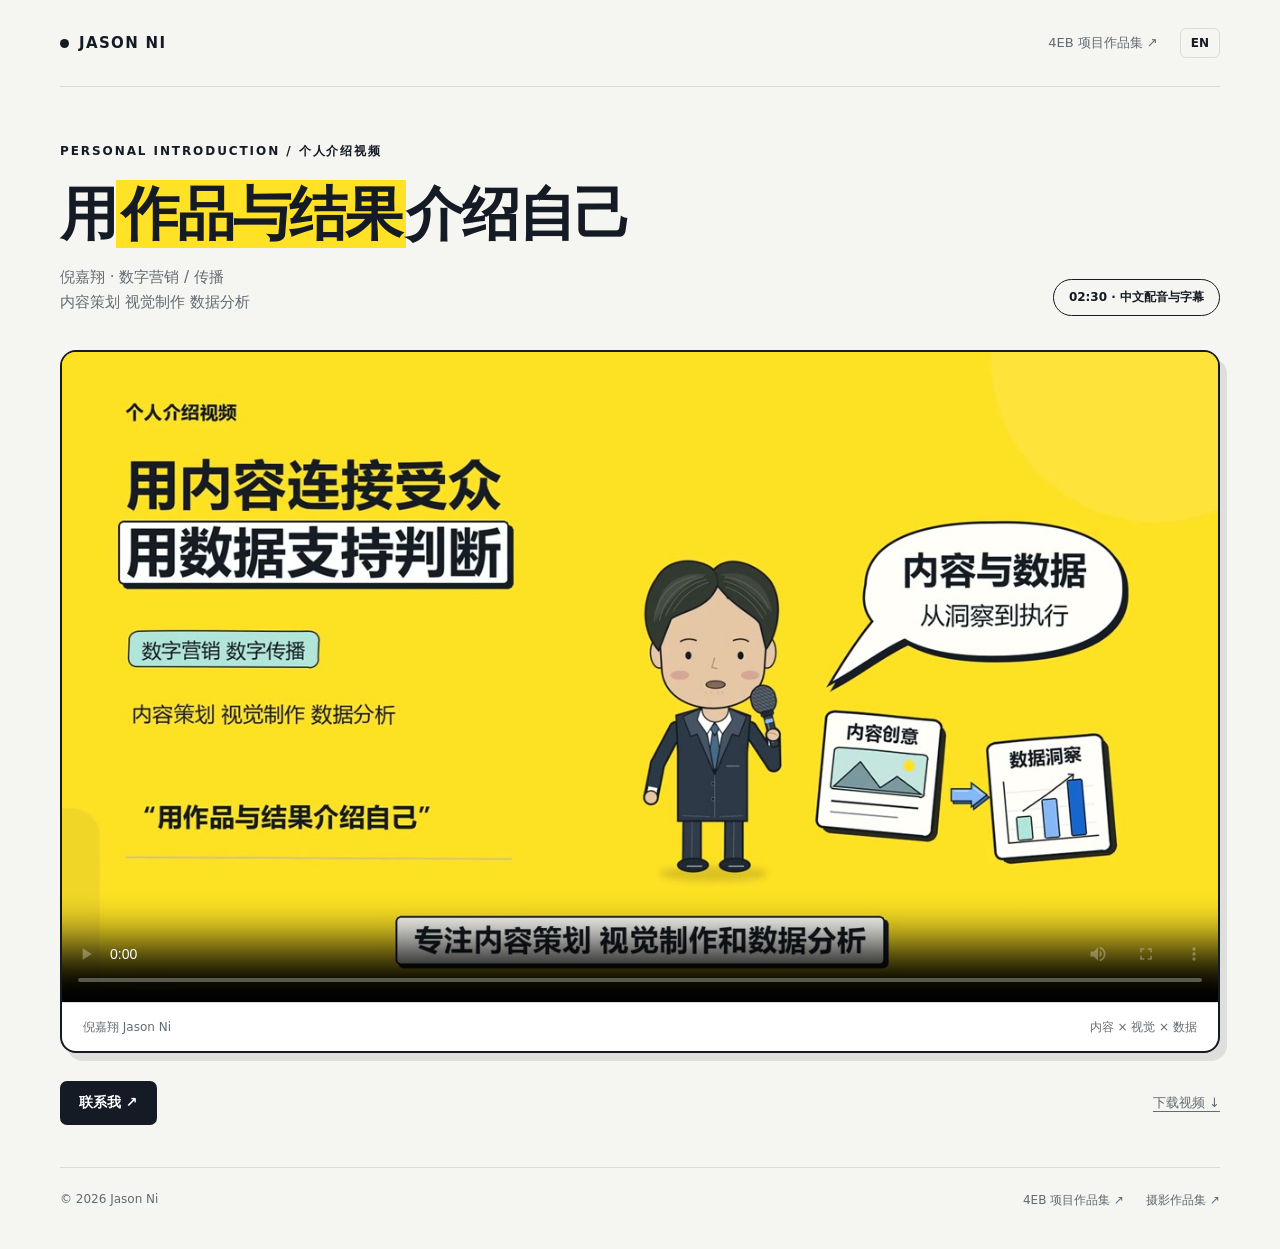
==== intro-video.html @ 58f654ab "Add personal introduction video page and poster" ====
<!doctype html>
<html lang="zh-CN">
<head>
  <meta charset="utf-8">
  <meta name="viewport" content="width=device-width,initial-scale=1">
  <meta name="theme-color" content="#f5f5f1">
  <meta name="description" content="倪嘉翔的个人介绍视频 数字营销与传播 内容策划 视觉制作与数据分析">
  <title>个人介绍视频 · 倪嘉翔 Jason Ni</title>
  <style>
    :root{color-scheme:light;--ink:#151b24;--paper:#f5f5f1;--line:#d9dcd8;--yellow:#ffe126;--muted:#616b72}
    *{box-sizing:border-box}html{scroll-behavior:smooth}body{margin:0;background:var(--paper);color:var(--ink);font-family:Inter,"PingFang SC","Microsoft YaHei",system-ui,sans-serif;-webkit-font-smoothing:antialiased}
    a{color:inherit;text-decoration:none}a:focus-visible,video:focus-visible{outline:3px solid #276bc2;outline-offset:6px}
    .wrap{width:min(1160px,calc(100% - 64px));margin:auto}.header{display:flex;align-items:center;justify-content:space-between;gap:20px;padding:26px 0;border-bottom:1px solid var(--line)}
    .brand{font-weight:800;letter-spacing:.09em;font-size:15px}.brand span{display:inline-block;width:9px;height:9px;background:var(--ink);border-radius:50%;margin-right:10px}.header-actions{display:flex;align-items:center;gap:22px}.language{font:inherit;font-size:12px;font-weight:700;color:var(--ink);background:transparent;border:1px solid var(--line);border-radius:6px;padding:7px 10px;cursor:pointer}.language:focus-visible{outline:3px solid #276bc2;outline-offset:4px}.back{font-size:13px;color:var(--muted);padding:8px 0}.back:hover{color:var(--ink)}
    main{padding-top:56px}.eyebrow{font-size:12px;font-weight:750;letter-spacing:.16em;margin:0 0 20px}.heading{display:flex;align-items:flex-end;justify-content:space-between;gap:24px;margin-bottom:34px}
    h1{font-size:clamp(31px,4.6vw,58px);line-height:1.2;letter-spacing:-.035em;margin:0;font-weight:850}h1 mark{background:var(--yellow);color:inherit;padding:0 .09em;box-decoration-break:clone;-webkit-box-decoration-break:clone}
    .intro{margin:15px 0 0;font-size:15px;color:var(--muted);line-height:1.7}.duration{flex-shrink:0;font-size:12px;font-weight:750;border:1px solid var(--ink);border-radius:100px;padding:9px 15px;white-space:nowrap}
    .player{background:var(--ink);border:2px solid var(--ink);border-radius:16px;overflow:hidden;box-shadow:7px 8px 0 rgba(21,27,36,.10)}
    video{display:block;width:100%;height:auto;aspect-ratio:16/9;background:var(--yellow);object-fit:contain}.player-note{margin:0;padding:15px 21px;background:#fff;color:var(--muted);font-size:12px;line-height:1.5;border-top:1px solid var(--line);display:flex;justify-content:space-between;gap:15px}
    .error{background:#fff6da;margin:0;padding:16px 22px;font-size:14px}.error a{text-decoration:underline}.actions{display:flex;align-items:center;justify-content:space-between;gap:24px;padding:28px 0 42px}
    .contact{display:inline-flex;align-items:center;justify-content:center;gap:18px;background:var(--ink);color:#fff;border-radius:7px;padding:13px 19px;font-size:14px;font-weight:700}.contact:hover{background:#303b49}.download{font-size:13px;text-decoration:underline;text-underline-offset:4px;color:var(--muted)}
    .footer{border-top:1px solid var(--line);padding:24px 0 40px;display:flex;justify-content:space-between;gap:20px;font-size:12px;color:var(--muted)}.footer-links{display:flex;gap:22px}.footer-links a:hover{text-decoration:underline}
    @media(max-width:640px){.wrap{width:calc(100% - 32px)}.header{padding:19px 0}.brand{font-size:13px}.back{font-size:12px}main{padding-top:34px}.eyebrow{font-size:10px;margin-bottom:15px}.heading{display:block;margin-bottom:25px}.intro{font-size:13px;margin-top:12px}.duration{display:inline-block;margin-top:19px;padding:6px 11px;font-size:11px}.player{border-radius:10px;box-shadow:4px 5px 0 rgba(21,27,36,.1)}.player-note{font-size:10px;padding:11px 12px;gap:8px}.actions{padding:24px 0 30px}.contact{font-size:13px;padding:12px 15px}.download{font-size:12px}.footer{flex-direction:column;gap:17px;padding-top:20px}.footer-links{gap:20px}}
    @media(prefers-reduced-motion:reduce){html{scroll-behavior:auto}}
  </style>
</head>
<body>
  <div class="wrap">
    <header class="header">
      <a class="brand" href="./" aria-label="返回 Jason Ni 的 4EB 项目作品集"><span aria-hidden="true"></span>JASON NI</a>
      <div class="header-actions"><a class="back" href="./" data-zh="4EB 项目作品集 ↗" data-en="4EB project portfolio ↗">4EB 项目作品集 ↗</a><button class="language" id="language-toggle" type="button" aria-label="Switch to English">EN</button></div>
    </header>
    <main>
      <p class="eyebrow">PERSONAL INTRODUCTION / 个人介绍视频</p>
      <div class="heading">
        <div><h1 data-zh="用<mark>作品与结果</mark>介绍自己" data-en="Let my <mark>work and results</mark> introduce me">用<mark>作品与结果</mark>介绍自己</h1><p class="intro" id="video-summary" data-zh="倪嘉翔 · 数字营销 / 传播<br>内容策划 视觉制作 数据分析" data-en="Jason Ni · Digital marketing / communication<br>Content planning · Visual production · Data analysis">倪嘉翔 · 数字营销 / 传播<br>内容策划 视觉制作 数据分析</p></div>
        <span class="duration" data-zh="02:30 · 中文配音与字幕" data-en="02:30 · Chinese voice &amp; captions">02:30 · 中文配音与字幕</span>
      </div>
      <div class="player">
        <video id="intro-video" controls playsinline preload="metadata" width="1920" height="1080" poster="assets/jason-ni-introduction-poster.jpg" aria-label="倪嘉翔的个人介绍视频" aria-describedby="video-summary">
          <source src="assets/jason-ni-introduction-v43.mp4" type="video/mp4">
          你的浏览器暂不支持内嵌视频 <a href="assets/jason-ni-introduction-v43.mp4">点击打开视频</a>
        </video>
        <p class="error" id="video-error" role="status" hidden>视频暂时无法加载 <a href="assets/jason-ni-introduction-v43.mp4">直接打开视频文件 ↗</a></p>
        <div class="player-note"><span>倪嘉翔 Jason Ni</span><span data-zh="内容 × 视觉 × 数据" data-en="CONTENT × VISUAL × DATA">内容 × 视觉 × 数据</span></div>
      </div>
      <div class="actions"><a class="contact" href="mailto:jason_nijiaxiang@163.com" data-zh="联系我 ↗" data-en="Get in touch ↗">联系我 ↗</a><a class="download" href="assets/jason-ni-introduction-v43.mp4" download="倪嘉翔_个人介绍视频.mp4" data-zh="下载视频 ↓" data-en="Download video ↓">下载视频 ↓</a></div>
    </main>
    <footer class="footer"><span>© 2026 Jason Ni</span><nav class="footer-links" aria-label="其他作品"><a href="./" data-zh="4EB 项目作品集 ↗" data-en="4EB project portfolio ↗">4EB 项目作品集 ↗</a><a href="https://jasonni-design.github.io/photography-portfolio/" data-zh="摄影作品集 ↗" data-en="Photography portfolio ↗">摄影作品集 ↗</a></nav></footer>
  </div>
  <script>
    document.getElementById('intro-video').addEventListener('error',function(){document.getElementById('video-error').hidden=false});
    const languageButton=document.getElementById('language-toggle');
    languageButton.addEventListener('click',function(){const language=document.documentElement.lang==='en'?'zh':'en';document.documentElement.lang=language==='zh'?'zh-CN':'en';document.querySelectorAll('[data-zh][data-en]').forEach(element=>element.innerHTML=element.getAttribute('data-'+language));languageButton.textContent=language==='zh'?'EN':'中文';languageButton.setAttribute('aria-label',language==='zh'?'Switch to English':'切换到中文')});
  </script>
</body>
</html>
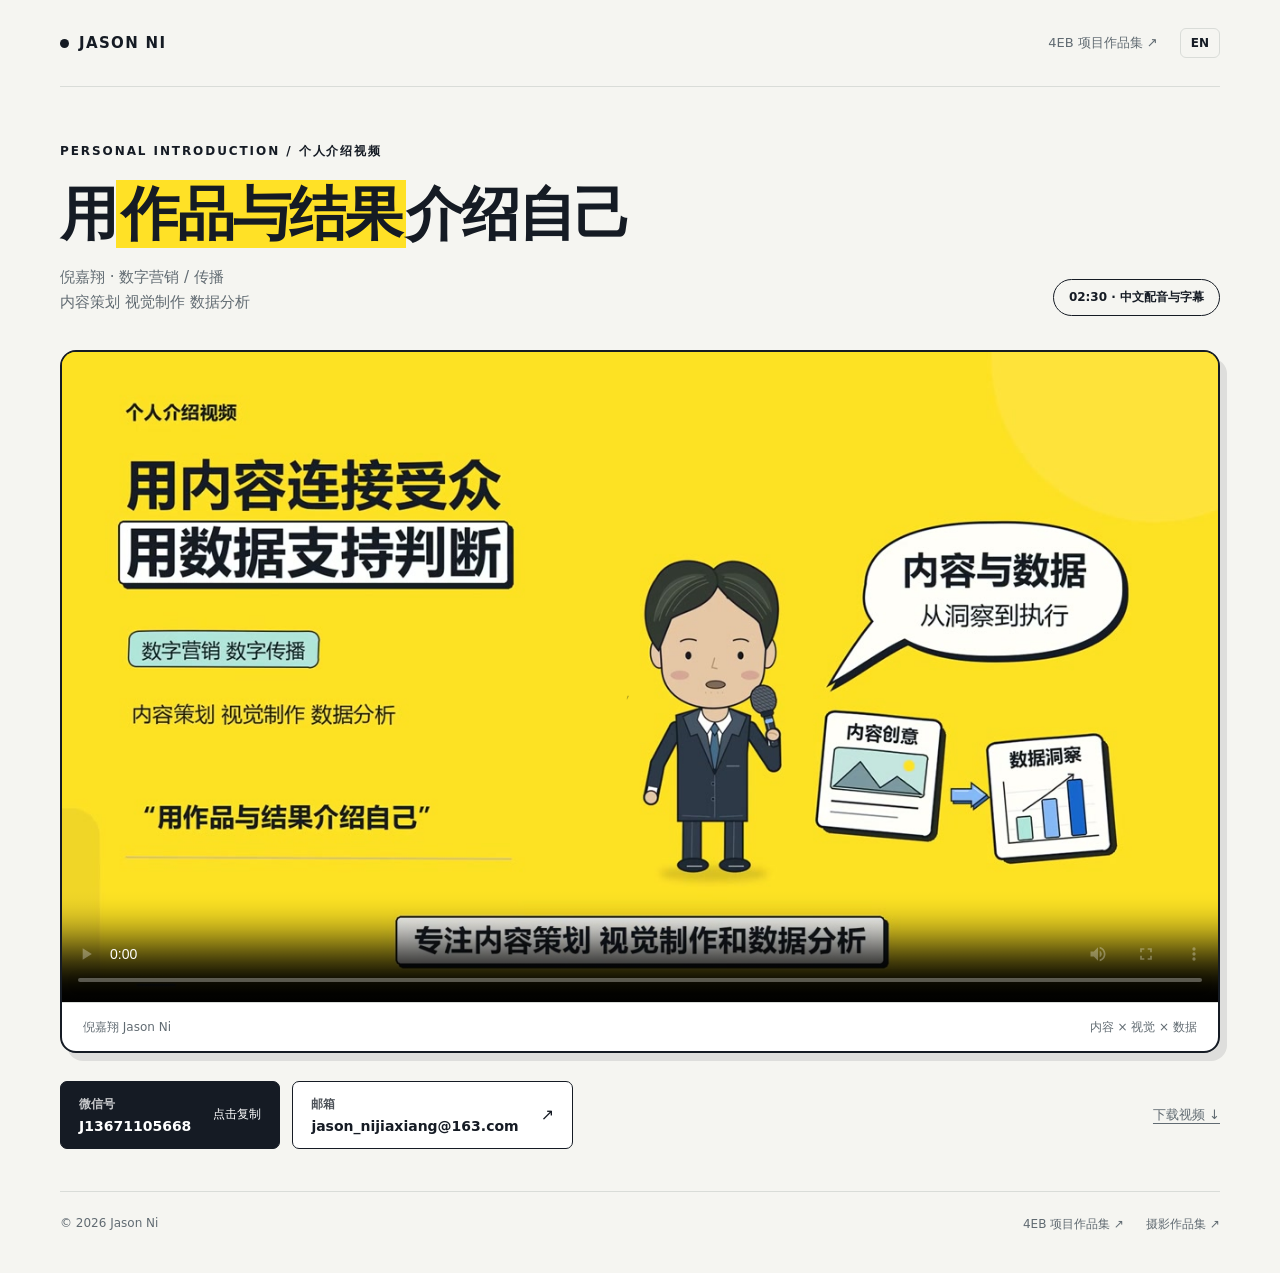
==== commit c9dd2e30: "Add WeChat copy and email links to video contact section" ====
--- a/intro-video.html
+++ b/intro-video.html
@@ -9,7 +9,7 @@
   <style>
     :root{color-scheme:light;--ink:#151b24;--paper:#f5f5f1;--line:#d9dcd8;--yellow:#ffe126;--muted:#616b72}
     *{box-sizing:border-box}html{scroll-behavior:smooth}body{margin:0;background:var(--paper);color:var(--ink);font-family:Inter,"PingFang SC","Microsoft YaHei",system-ui,sans-serif;-webkit-font-smoothing:antialiased}
-    a{color:inherit;text-decoration:none}a:focus-visible,video:focus-visible{outline:3px solid #276bc2;outline-offset:6px}
+    a{color:inherit;text-decoration:none}a:focus-visible,button:focus-visible,video:focus-visible{outline:3px solid #276bc2;outline-offset:6px}
     .wrap{width:min(1160px,calc(100% - 64px));margin:auto}.header{display:flex;align-items:center;justify-content:space-between;gap:20px;padding:26px 0;border-bottom:1px solid var(--line)}
     .brand{font-weight:800;letter-spacing:.09em;font-size:15px}.brand span{display:inline-block;width:9px;height:9px;background:var(--ink);border-radius:50%;margin-right:10px}.header-actions{display:flex;align-items:center;gap:22px}.language{font:inherit;font-size:12px;font-weight:700;color:var(--ink);background:transparent;border:1px solid var(--line);border-radius:6px;padding:7px 10px;cursor:pointer}.language:focus-visible{outline:3px solid #276bc2;outline-offset:4px}.back{font-size:13px;color:var(--muted);padding:8px 0}.back:hover{color:var(--ink)}
     main{padding-top:56px}.eyebrow{font-size:12px;font-weight:750;letter-spacing:.16em;margin:0 0 20px}.heading{display:flex;align-items:flex-end;justify-content:space-between;gap:24px;margin-bottom:34px}
@@ -18,9 +18,9 @@
     .player{background:var(--ink);border:2px solid var(--ink);border-radius:16px;overflow:hidden;box-shadow:7px 8px 0 rgba(21,27,36,.10)}
     video{display:block;width:100%;height:auto;aspect-ratio:16/9;background:var(--yellow);object-fit:contain}.player-note{margin:0;padding:15px 21px;background:#fff;color:var(--muted);font-size:12px;line-height:1.5;border-top:1px solid var(--line);display:flex;justify-content:space-between;gap:15px}
     .error{background:#fff6da;margin:0;padding:16px 22px;font-size:14px}.error a{text-decoration:underline}.actions{display:flex;align-items:center;justify-content:space-between;gap:24px;padding:28px 0 42px}
-    .contact{display:inline-flex;align-items:center;justify-content:center;gap:18px;background:var(--ink);color:#fff;border-radius:7px;padding:13px 19px;font-size:14px;font-weight:700}.contact:hover{background:#303b49}.download{font-size:13px;text-decoration:underline;text-underline-offset:4px;color:var(--muted)}
+    .contact-links{display:flex;flex-wrap:wrap;gap:12px;min-width:0}.contact{display:inline-flex;align-items:center;justify-content:space-between;gap:22px;background:var(--ink);color:#fff;border:1px solid var(--ink);border-radius:7px;padding:14px 18px;font:inherit;text-align:left;cursor:pointer;min-width:220px}.contact:hover{background:#303b49}.contact-text{display:flex;flex-direction:column;gap:5px;min-width:0}.contact-label{font-size:12px;font-weight:600;opacity:.76}.contact-value{font-size:14px;font-weight:700;overflow-wrap:anywhere}.copy-hint{font-size:12px;white-space:nowrap}.contact-email{background:#fff;color:var(--ink)}.contact-email:hover{background:#eeeeda}.download{font-size:13px;text-decoration:underline;text-underline-offset:4px;color:var(--muted);white-space:nowrap}.contact-status{flex-basis:100%;margin:0;font-size:12px;color:var(--muted)}.contact-status:empty{display:none}
     .footer{border-top:1px solid var(--line);padding:24px 0 40px;display:flex;justify-content:space-between;gap:20px;font-size:12px;color:var(--muted)}.footer-links{display:flex;gap:22px}.footer-links a:hover{text-decoration:underline}
-    @media(max-width:640px){.wrap{width:calc(100% - 32px)}.header{padding:19px 0}.brand{font-size:13px}.back{font-size:12px}main{padding-top:34px}.eyebrow{font-size:10px;margin-bottom:15px}.heading{display:block;margin-bottom:25px}.intro{font-size:13px;margin-top:12px}.duration{display:inline-block;margin-top:19px;padding:6px 11px;font-size:11px}.player{border-radius:10px;box-shadow:4px 5px 0 rgba(21,27,36,.1)}.player-note{font-size:10px;padding:11px 12px;gap:8px}.actions{padding:24px 0 30px}.contact{font-size:13px;padding:12px 15px}.download{font-size:12px}.footer{flex-direction:column;gap:17px;padding-top:20px}.footer-links{gap:20px}}
+    @media(max-width:640px){.wrap{width:calc(100% - 32px)}.header{padding:19px 0}.brand{font-size:13px}.back{font-size:12px}main{padding-top:34px}.eyebrow{font-size:10px;margin-bottom:15px}.heading{display:block;margin-bottom:25px}.intro{font-size:13px;margin-top:12px}.duration{display:inline-block;margin-top:19px;padding:6px 11px;font-size:11px}.player{border-radius:10px;box-shadow:4px 5px 0 rgba(21,27,36,.1)}.player-note{font-size:10px;padding:11px 12px;gap:8px}.actions{padding:24px 0 30px;flex-wrap:wrap;gap:18px}.contact-links{width:100%;flex-direction:column}.contact{width:100%;min-width:0;padding:13px 15px}.contact-value{font-size:14px}.download{font-size:12px}.footer{flex-direction:column;gap:17px;padding-top:20px}.footer-links{gap:20px}}
     @media(prefers-reduced-motion:reduce){html{scroll-behavior:auto}}
   </style>
 </head>
@@ -44,14 +44,38 @@
         <p class="error" id="video-error" role="status" hidden>视频暂时无法加载 <a href="assets/jason-ni-introduction-v43.mp4">直接打开视频文件 ↗</a></p>
         <div class="player-note"><span>倪嘉翔 Jason Ni</span><span data-zh="内容 × 视觉 × 数据" data-en="CONTENT × VISUAL × DATA">内容 × 视觉 × 数据</span></div>
       </div>
-      <div class="actions"><a class="contact" href="mailto:jason_nijiaxiang@163.com" data-zh="联系我 ↗" data-en="Get in touch ↗">联系我 ↗</a><a class="download" href="assets/jason-ni-introduction-v43.mp4" download="倪嘉翔_个人介绍视频.mp4" data-zh="下载视频 ↓" data-en="Download video ↓">下载视频 ↓</a></div>
+      <div class="actions"><div class="contact-links">
+        <button class="contact" id="wechat-copy" type="button" aria-label="复制微信号 J13671105668"><span class="contact-text"><span class="contact-label" data-zh="微信号" data-en="WeChat ID">微信号</span><span class="contact-value" id="wechat-id">J13671105668</span></span><span class="copy-hint" id="wechat-copy-label" data-zh="点击复制" data-en="Copy ID">点击复制</span></button>
+        <a class="contact contact-email" href="mailto:jason_nijiaxiang@163.com"><span class="contact-text"><span class="contact-label" data-zh="邮箱" data-en="Email">邮箱</span><span class="contact-value">jason_nijiaxiang@163.com</span></span><span aria-hidden="true">↗</span></a>
+        <p class="contact-status" id="contact-status" role="status" aria-live="polite"></p>
+      </div><a class="download" href="assets/jason-ni-introduction-v43.mp4" download="倪嘉翔_个人介绍视频.mp4" data-zh="下载视频 ↓" data-en="Download video ↓">下载视频 ↓</a></div>
     </main>
     <footer class="footer"><span>© 2026 Jason Ni</span><nav class="footer-links" aria-label="其他作品"><a href="./" data-zh="4EB 项目作品集 ↗" data-en="4EB project portfolio ↗">4EB 项目作品集 ↗</a><a href="https://jasonni-design.github.io/photography-portfolio/" data-zh="摄影作品集 ↗" data-en="Photography portfolio ↗">摄影作品集 ↗</a></nav></footer>
   </div>
   <script>
     document.getElementById('intro-video').addEventListener('error',function(){document.getElementById('video-error').hidden=false});
+    const wechatButton=document.getElementById('wechat-copy');
+    const copyLabel=document.getElementById('wechat-copy-label');
+    const contactStatus=document.getElementById('contact-status');
+    let copyReset;
+    wechatButton.addEventListener('click',async function(){
+      const english=document.documentElement.lang==='en';
+      clearTimeout(copyReset);
+      try{
+        await navigator.clipboard.writeText(document.getElementById('wechat-id').textContent);
+        copyLabel.textContent=english?'Copied ✓':'已复制 ✓';
+        contactStatus.textContent=english?'WeChat ID copied Open WeChat to add a contact':'微信号已复制 打开微信搜索即可添加';
+      }catch(error){
+        const selection=window.getSelection();
+        const range=document.createRange();
+        range.selectNodeContents(document.getElementById('wechat-id'));
+        selection.removeAllRanges();selection.addRange(range);
+        contactStatus.textContent=english?'Select and copy the WeChat ID shown above':'请长按或选中上方微信号复制';
+      }
+      copyReset=setTimeout(function(){copyLabel.textContent=document.documentElement.lang==='en'?'Copy ID':'点击复制';contactStatus.textContent=''},5000);
+    });
     const languageButton=document.getElementById('language-toggle');
-    languageButton.addEventListener('click',function(){const language=document.documentElement.lang==='en'?'zh':'en';document.documentElement.lang=language==='zh'?'zh-CN':'en';document.querySelectorAll('[data-zh][data-en]').forEach(element=>element.innerHTML=element.getAttribute('data-'+language));languageButton.textContent=language==='zh'?'EN':'中文';languageButton.setAttribute('aria-label',language==='zh'?'Switch to English':'切换到中文')});
+    languageButton.addEventListener('click',function(){const language=document.documentElement.lang==='en'?'zh':'en';document.documentElement.lang=language==='zh'?'zh-CN':'en';clearTimeout(copyReset);contactStatus.textContent='';wechatButton.setAttribute('aria-label',language==='zh'?'复制微信号 J13671105668':'Copy WeChat ID J13671105668');document.querySelectorAll('[data-zh][data-en]').forEach(element=>element.innerHTML=element.getAttribute('data-'+language));languageButton.textContent=language==='zh'?'EN':'中文';languageButton.setAttribute('aria-label',language==='zh'?'Switch to English':'切换到中文')});
   </script>
 </body>
 </html>
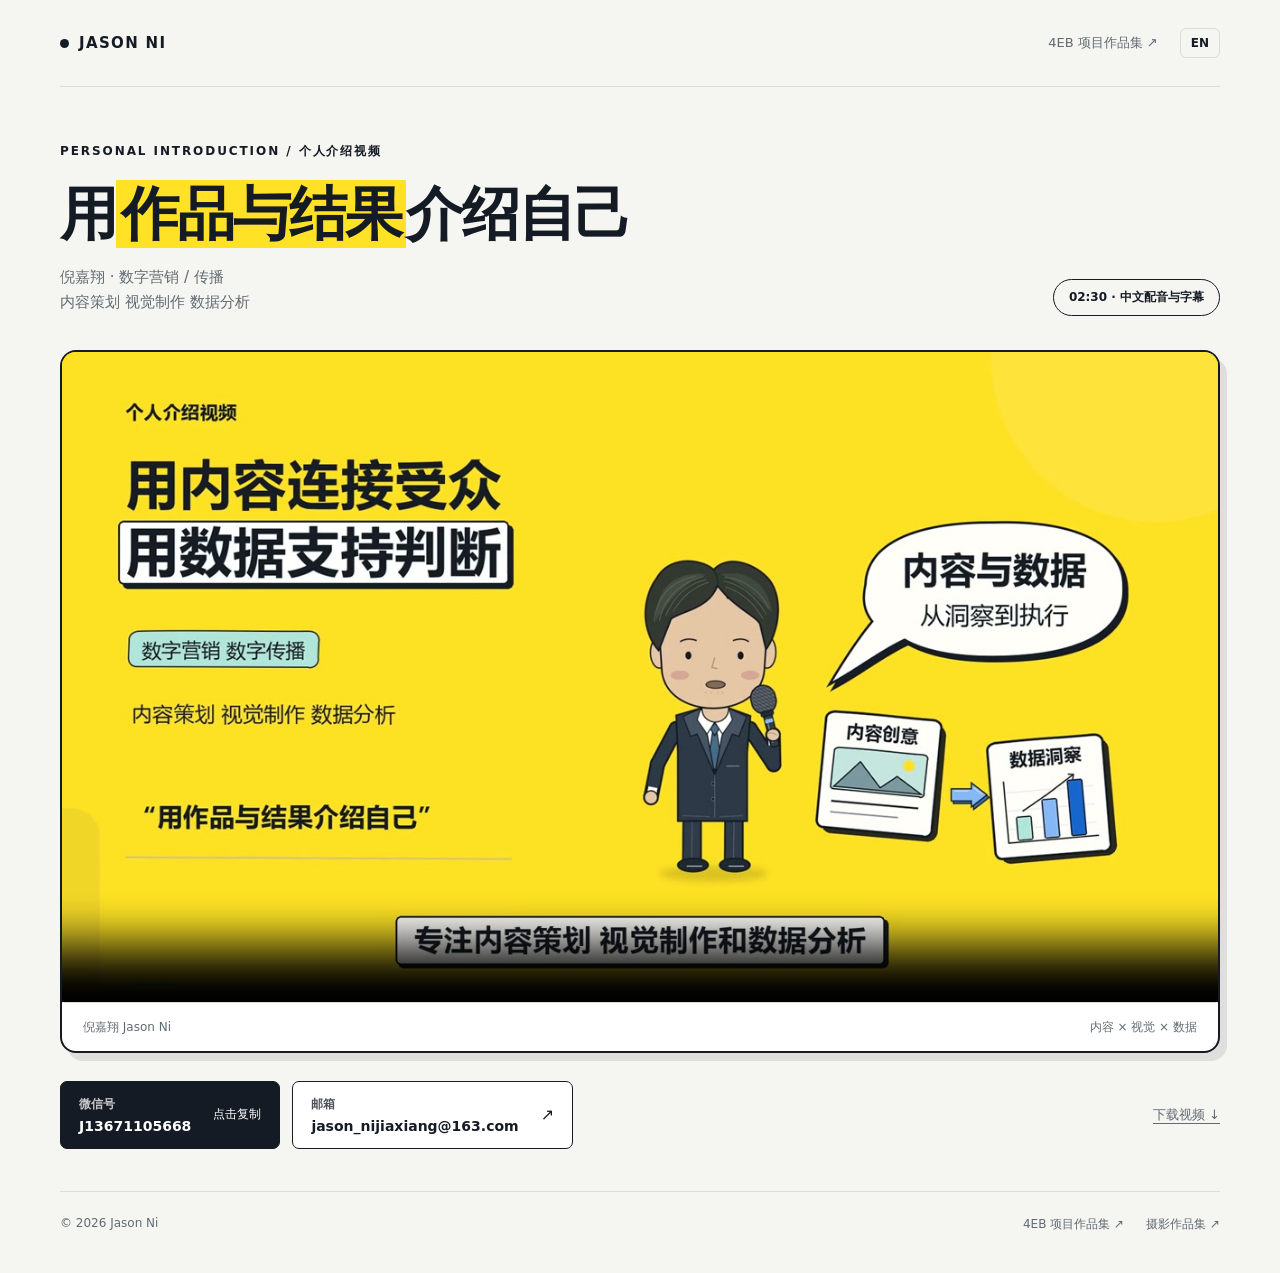
==== commit 10146435: "Replace introduction narration and synchronize captions and scene timing" ====
--- a/intro-video.html
+++ b/intro-video.html
@@ -38,17 +38,17 @@
       </div>
       <div class="player">
         <video id="intro-video" controls playsinline preload="metadata" width="1920" height="1080" poster="assets/jason-ni-introduction-poster.jpg" aria-label="倪嘉翔的个人介绍视频" aria-describedby="video-summary">
-          <source src="assets/jason-ni-introduction-v43.mp4" type="video/mp4">
-          你的浏览器暂不支持内嵌视频 <a href="assets/jason-ni-introduction-v43.mp4">点击打开视频</a>
+          <source src="assets/jason-ni-introduction-v44.mp4" type="video/mp4">
+          你的浏览器暂不支持内嵌视频 <a href="assets/jason-ni-introduction-v44.mp4">点击打开视频</a>
         </video>
-        <p class="error" id="video-error" role="status" hidden>视频暂时无法加载 <a href="assets/jason-ni-introduction-v43.mp4">直接打开视频文件 ↗</a></p>
+        <p class="error" id="video-error" role="status" hidden>视频暂时无法加载 <a href="assets/jason-ni-introduction-v44.mp4">直接打开视频文件 ↗</a></p>
         <div class="player-note"><span>倪嘉翔 Jason Ni</span><span data-zh="内容 × 视觉 × 数据" data-en="CONTENT × VISUAL × DATA">内容 × 视觉 × 数据</span></div>
       </div>
       <div class="actions"><div class="contact-links">
         <button class="contact" id="wechat-copy" type="button" aria-label="复制微信号 J13671105668"><span class="contact-text"><span class="contact-label" data-zh="微信号" data-en="WeChat ID">微信号</span><span class="contact-value" id="wechat-id">J13671105668</span></span><span class="copy-hint" id="wechat-copy-label" data-zh="点击复制" data-en="Copy ID">点击复制</span></button>
         <a class="contact contact-email" href="mailto:jason_nijiaxiang@163.com"><span class="contact-text"><span class="contact-label" data-zh="邮箱" data-en="Email">邮箱</span><span class="contact-value">jason_nijiaxiang@163.com</span></span><span aria-hidden="true">↗</span></a>
         <p class="contact-status" id="contact-status" role="status" aria-live="polite"></p>
-      </div><a class="download" href="assets/jason-ni-introduction-v43.mp4" download="倪嘉翔_个人介绍视频.mp4" data-zh="下载视频 ↓" data-en="Download video ↓">下载视频 ↓</a></div>
+      </div><a class="download" href="assets/jason-ni-introduction-v44.mp4" download="倪嘉翔_个人介绍视频.mp4" data-zh="下载视频 ↓" data-en="Download video ↓">下载视频 ↓</a></div>
     </main>
     <footer class="footer"><span>© 2026 Jason Ni</span><nav class="footer-links" aria-label="其他作品"><a href="./" data-zh="4EB 项目作品集 ↗" data-en="4EB project portfolio ↗">4EB 项目作品集 ↗</a><a href="https://jasonni-design.github.io/photography-portfolio/" data-zh="摄影作品集 ↗" data-en="Photography portfolio ↗">摄影作品集 ↗</a></nav></footer>
   </div>
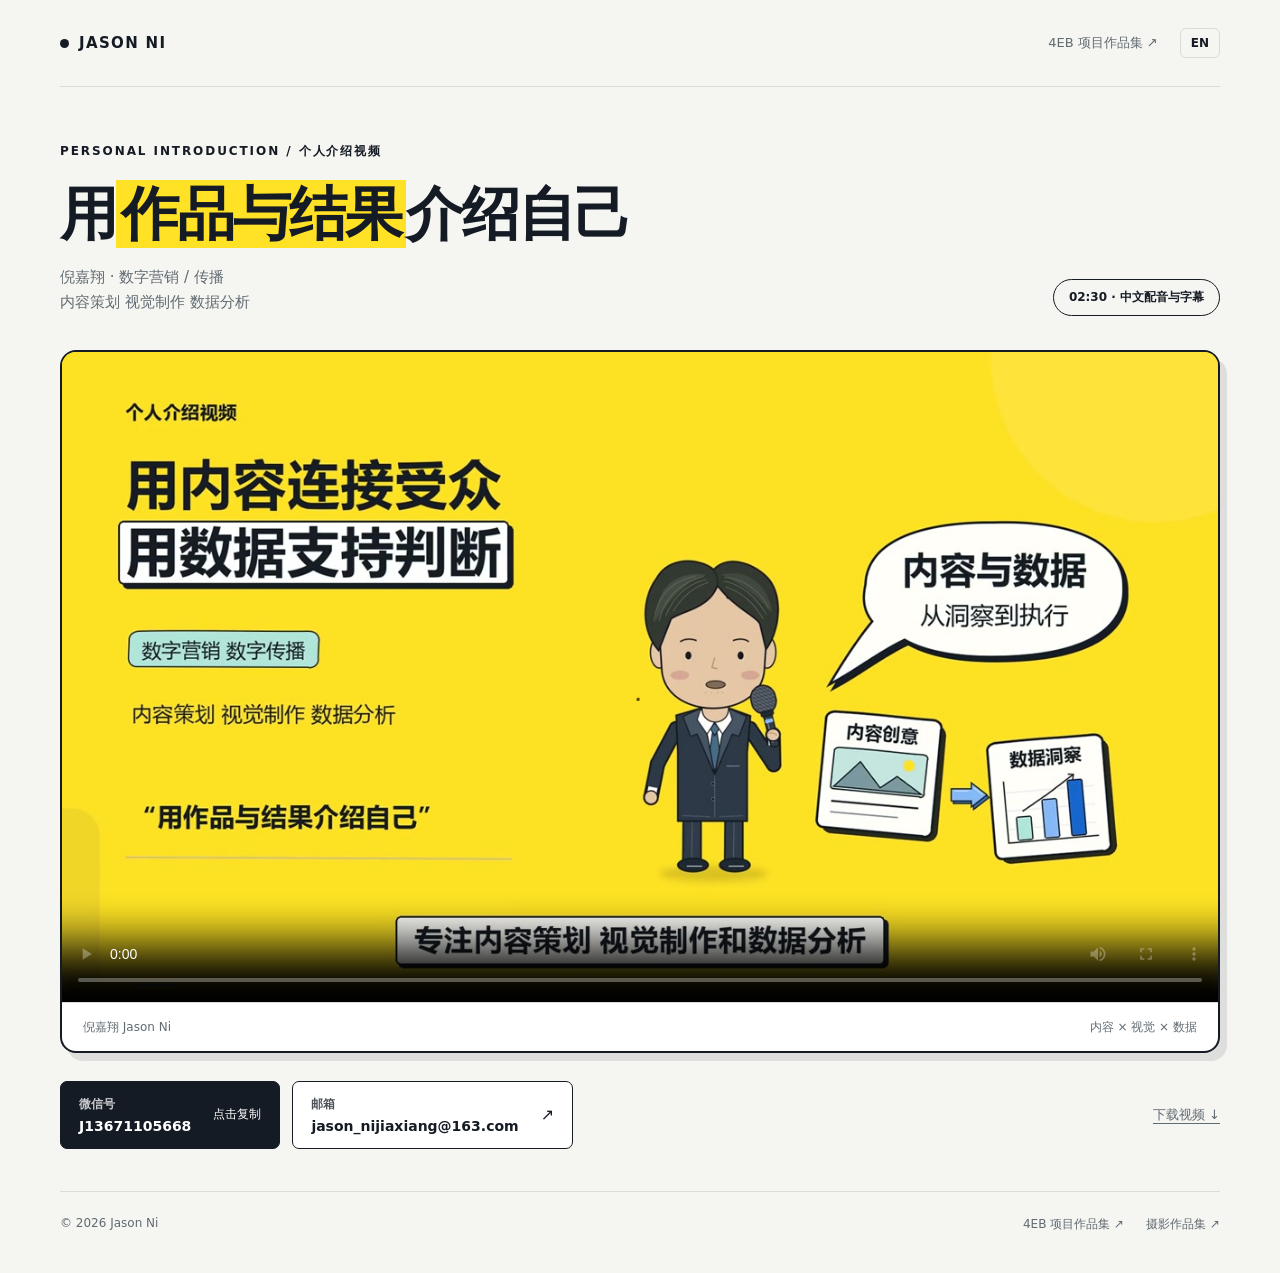
==== commit 6abfcc5c: "Restore caption keyword highlights while retaining the updated voiceover" ====
--- a/intro-video.html
+++ b/intro-video.html
@@ -38,17 +38,17 @@
       </div>
       <div class="player">
         <video id="intro-video" controls playsinline preload="metadata" width="1920" height="1080" poster="assets/jason-ni-introduction-poster.jpg" aria-label="倪嘉翔的个人介绍视频" aria-describedby="video-summary">
-          <source src="assets/jason-ni-introduction-v44.mp4" type="video/mp4">
-          你的浏览器暂不支持内嵌视频 <a href="assets/jason-ni-introduction-v44.mp4">点击打开视频</a>
+          <source src="assets/jason-ni-introduction-v45.mp4" type="video/mp4">
+          你的浏览器暂不支持内嵌视频 <a href="assets/jason-ni-introduction-v45.mp4">点击打开视频</a>
         </video>
-        <p class="error" id="video-error" role="status" hidden>视频暂时无法加载 <a href="assets/jason-ni-introduction-v44.mp4">直接打开视频文件 ↗</a></p>
+        <p class="error" id="video-error" role="status" hidden>视频暂时无法加载 <a href="assets/jason-ni-introduction-v45.mp4">直接打开视频文件 ↗</a></p>
         <div class="player-note"><span>倪嘉翔 Jason Ni</span><span data-zh="内容 × 视觉 × 数据" data-en="CONTENT × VISUAL × DATA">内容 × 视觉 × 数据</span></div>
       </div>
       <div class="actions"><div class="contact-links">
         <button class="contact" id="wechat-copy" type="button" aria-label="复制微信号 J13671105668"><span class="contact-text"><span class="contact-label" data-zh="微信号" data-en="WeChat ID">微信号</span><span class="contact-value" id="wechat-id">J13671105668</span></span><span class="copy-hint" id="wechat-copy-label" data-zh="点击复制" data-en="Copy ID">点击复制</span></button>
         <a class="contact contact-email" href="mailto:jason_nijiaxiang@163.com"><span class="contact-text"><span class="contact-label" data-zh="邮箱" data-en="Email">邮箱</span><span class="contact-value">jason_nijiaxiang@163.com</span></span><span aria-hidden="true">↗</span></a>
         <p class="contact-status" id="contact-status" role="status" aria-live="polite"></p>
-      </div><a class="download" href="assets/jason-ni-introduction-v44.mp4" download="倪嘉翔_个人介绍视频.mp4" data-zh="下载视频 ↓" data-en="Download video ↓">下载视频 ↓</a></div>
+      </div><a class="download" href="assets/jason-ni-introduction-v45.mp4" download="倪嘉翔_个人介绍视频.mp4" data-zh="下载视频 ↓" data-en="Download video ↓">下载视频 ↓</a></div>
     </main>
     <footer class="footer"><span>© 2026 Jason Ni</span><nav class="footer-links" aria-label="其他作品"><a href="./" data-zh="4EB 项目作品集 ↗" data-en="4EB project portfolio ↗">4EB 项目作品集 ↗</a><a href="https://jasonni-design.github.io/photography-portfolio/" data-zh="摄影作品集 ↗" data-en="Photography portfolio ↗">摄影作品集 ↗</a></nav></footer>
   </div>
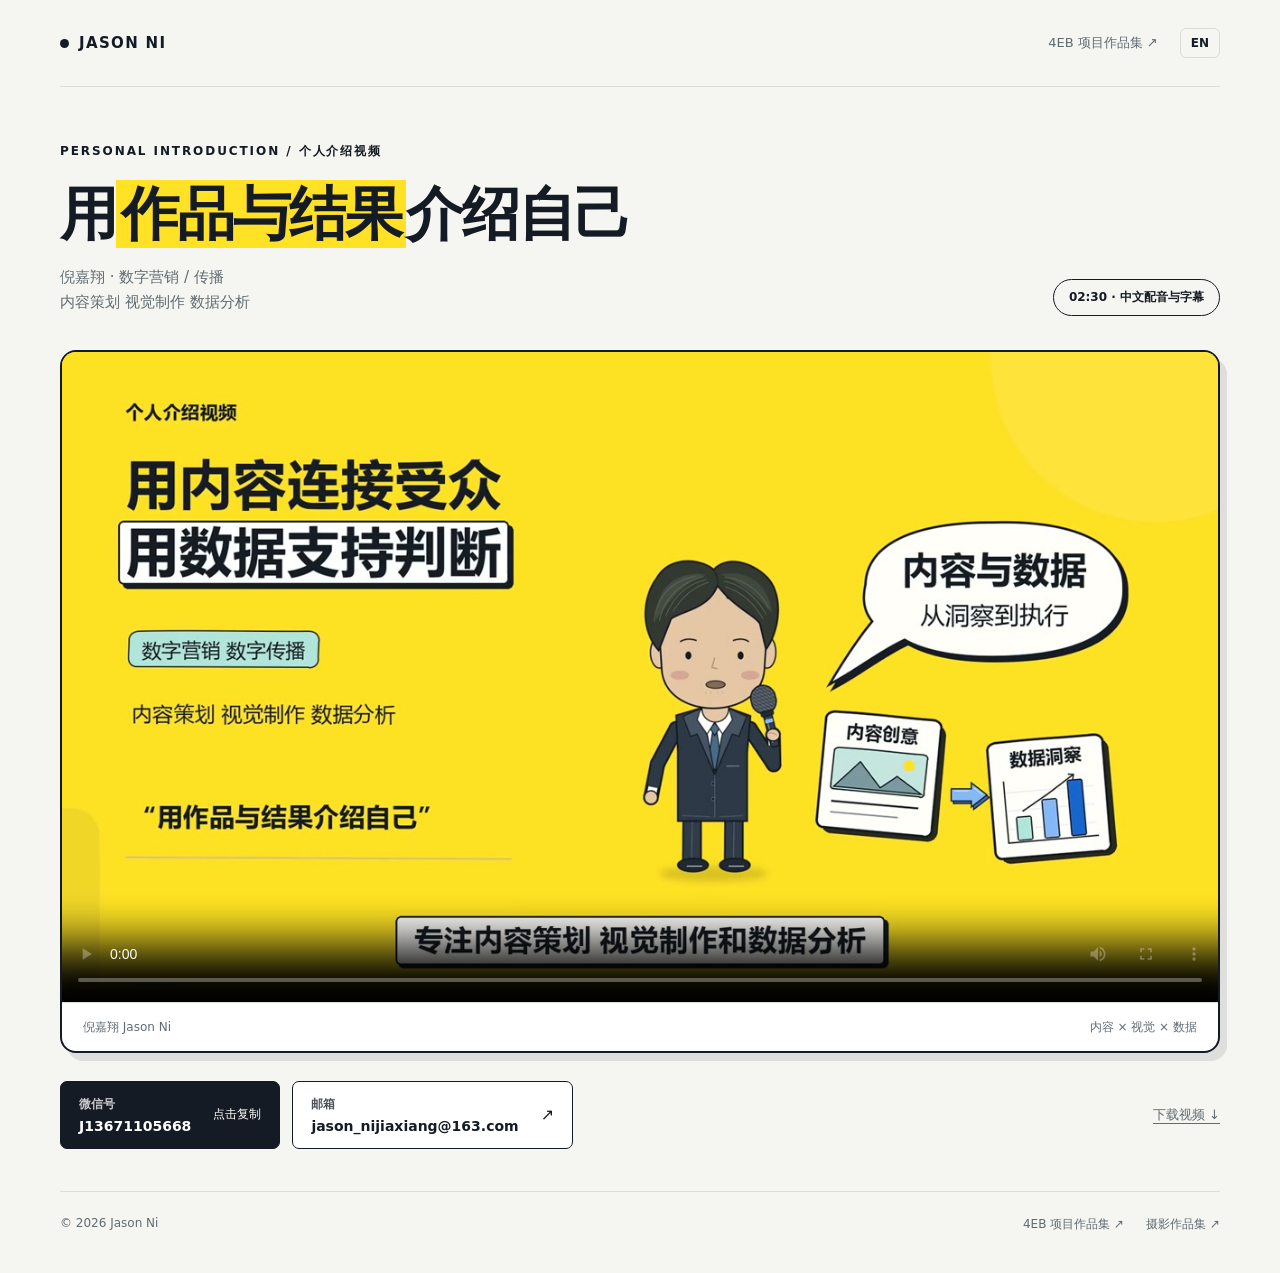
==== commit 80e9150d: "Add a six-second AI film portfolio selection while preserving the 150-second introduction" ====
--- a/intro-video.html
+++ b/intro-video.html
@@ -38,17 +38,17 @@
       </div>
       <div class="player">
         <video id="intro-video" controls playsinline preload="metadata" width="1920" height="1080" poster="assets/jason-ni-introduction-poster.jpg" aria-label="倪嘉翔的个人介绍视频" aria-describedby="video-summary">
-          <source src="assets/jason-ni-introduction-v45.mp4" type="video/mp4">
-          你的浏览器暂不支持内嵌视频 <a href="assets/jason-ni-introduction-v45.mp4">点击打开视频</a>
+          <source src="assets/jason-ni-introduction-v46.mp4" type="video/mp4">
+          你的浏览器暂不支持内嵌视频 <a href="assets/jason-ni-introduction-v46.mp4">点击打开视频</a>
         </video>
-        <p class="error" id="video-error" role="status" hidden>视频暂时无法加载 <a href="assets/jason-ni-introduction-v45.mp4">直接打开视频文件 ↗</a></p>
+        <p class="error" id="video-error" role="status" hidden>视频暂时无法加载 <a href="assets/jason-ni-introduction-v46.mp4">直接打开视频文件 ↗</a></p>
         <div class="player-note"><span>倪嘉翔 Jason Ni</span><span data-zh="内容 × 视觉 × 数据" data-en="CONTENT × VISUAL × DATA">内容 × 视觉 × 数据</span></div>
       </div>
       <div class="actions"><div class="contact-links">
         <button class="contact" id="wechat-copy" type="button" aria-label="复制微信号 J13671105668"><span class="contact-text"><span class="contact-label" data-zh="微信号" data-en="WeChat ID">微信号</span><span class="contact-value" id="wechat-id">J13671105668</span></span><span class="copy-hint" id="wechat-copy-label" data-zh="点击复制" data-en="Copy ID">点击复制</span></button>
         <a class="contact contact-email" href="mailto:jason_nijiaxiang@163.com"><span class="contact-text"><span class="contact-label" data-zh="邮箱" data-en="Email">邮箱</span><span class="contact-value">jason_nijiaxiang@163.com</span></span><span aria-hidden="true">↗</span></a>
         <p class="contact-status" id="contact-status" role="status" aria-live="polite"></p>
-      </div><a class="download" href="assets/jason-ni-introduction-v45.mp4" download="倪嘉翔_个人介绍视频.mp4" data-zh="下载视频 ↓" data-en="Download video ↓">下载视频 ↓</a></div>
+      </div><a class="download" href="assets/jason-ni-introduction-v46.mp4" download="倪嘉翔_个人介绍视频.mp4" data-zh="下载视频 ↓" data-en="Download video ↓">下载视频 ↓</a></div>
     </main>
     <footer class="footer"><span>© 2026 Jason Ni</span><nav class="footer-links" aria-label="其他作品"><a href="./" data-zh="4EB 项目作品集 ↗" data-en="4EB project portfolio ↗">4EB 项目作品集 ↗</a><a href="https://jasonni-design.github.io/photography-portfolio/" data-zh="摄影作品集 ↗" data-en="Photography portfolio ↗">摄影作品集 ↗</a></nav></footer>
   </div>
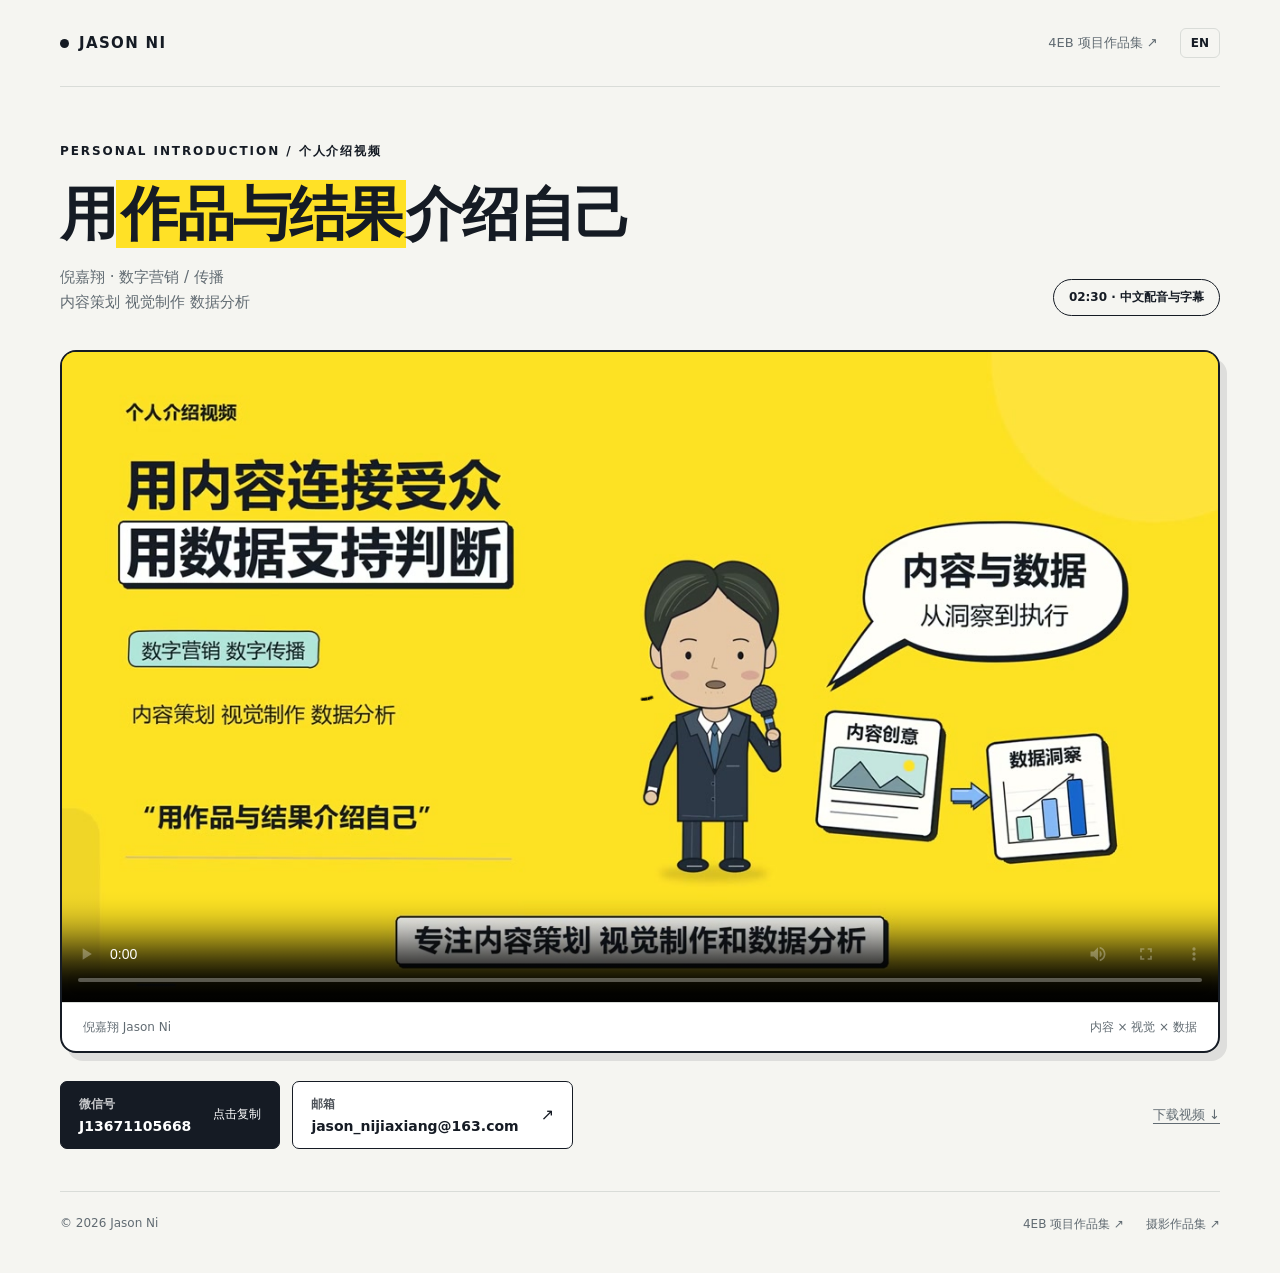
==== commit 24ff2fba: "Keep the background score continuous and soften the portfolio transitions" ====
--- a/intro-video.html
+++ b/intro-video.html
@@ -38,17 +38,17 @@
       </div>
       <div class="player">
         <video id="intro-video" controls playsinline preload="metadata" width="1920" height="1080" poster="assets/jason-ni-introduction-poster.jpg" aria-label="倪嘉翔的个人介绍视频" aria-describedby="video-summary">
-          <source src="assets/jason-ni-introduction-v46.mp4" type="video/mp4">
-          你的浏览器暂不支持内嵌视频 <a href="assets/jason-ni-introduction-v46.mp4">点击打开视频</a>
+          <source src="assets/jason-ni-introduction-v47.mp4" type="video/mp4">
+          你的浏览器暂不支持内嵌视频 <a href="assets/jason-ni-introduction-v47.mp4">点击打开视频</a>
         </video>
-        <p class="error" id="video-error" role="status" hidden>视频暂时无法加载 <a href="assets/jason-ni-introduction-v46.mp4">直接打开视频文件 ↗</a></p>
+        <p class="error" id="video-error" role="status" hidden>视频暂时无法加载 <a href="assets/jason-ni-introduction-v47.mp4">直接打开视频文件 ↗</a></p>
         <div class="player-note"><span>倪嘉翔 Jason Ni</span><span data-zh="内容 × 视觉 × 数据" data-en="CONTENT × VISUAL × DATA">内容 × 视觉 × 数据</span></div>
       </div>
       <div class="actions"><div class="contact-links">
         <button class="contact" id="wechat-copy" type="button" aria-label="复制微信号 J13671105668"><span class="contact-text"><span class="contact-label" data-zh="微信号" data-en="WeChat ID">微信号</span><span class="contact-value" id="wechat-id">J13671105668</span></span><span class="copy-hint" id="wechat-copy-label" data-zh="点击复制" data-en="Copy ID">点击复制</span></button>
         <a class="contact contact-email" href="mailto:jason_nijiaxiang@163.com"><span class="contact-text"><span class="contact-label" data-zh="邮箱" data-en="Email">邮箱</span><span class="contact-value">jason_nijiaxiang@163.com</span></span><span aria-hidden="true">↗</span></a>
         <p class="contact-status" id="contact-status" role="status" aria-live="polite"></p>
-      </div><a class="download" href="assets/jason-ni-introduction-v46.mp4" download="倪嘉翔_个人介绍视频.mp4" data-zh="下载视频 ↓" data-en="Download video ↓">下载视频 ↓</a></div>
+      </div><a class="download" href="assets/jason-ni-introduction-v47.mp4" download="倪嘉翔_个人介绍视频.mp4" data-zh="下载视频 ↓" data-en="Download video ↓">下载视频 ↓</a></div>
     </main>
     <footer class="footer"><span>© 2026 Jason Ni</span><nav class="footer-links" aria-label="其他作品"><a href="./" data-zh="4EB 项目作品集 ↗" data-en="4EB project portfolio ↗">4EB 项目作品集 ↗</a><a href="https://jasonni-design.github.io/photography-portfolio/" data-zh="摄影作品集 ↗" data-en="Photography portfolio ↗">摄影作品集 ↗</a></nav></footer>
   </div>
